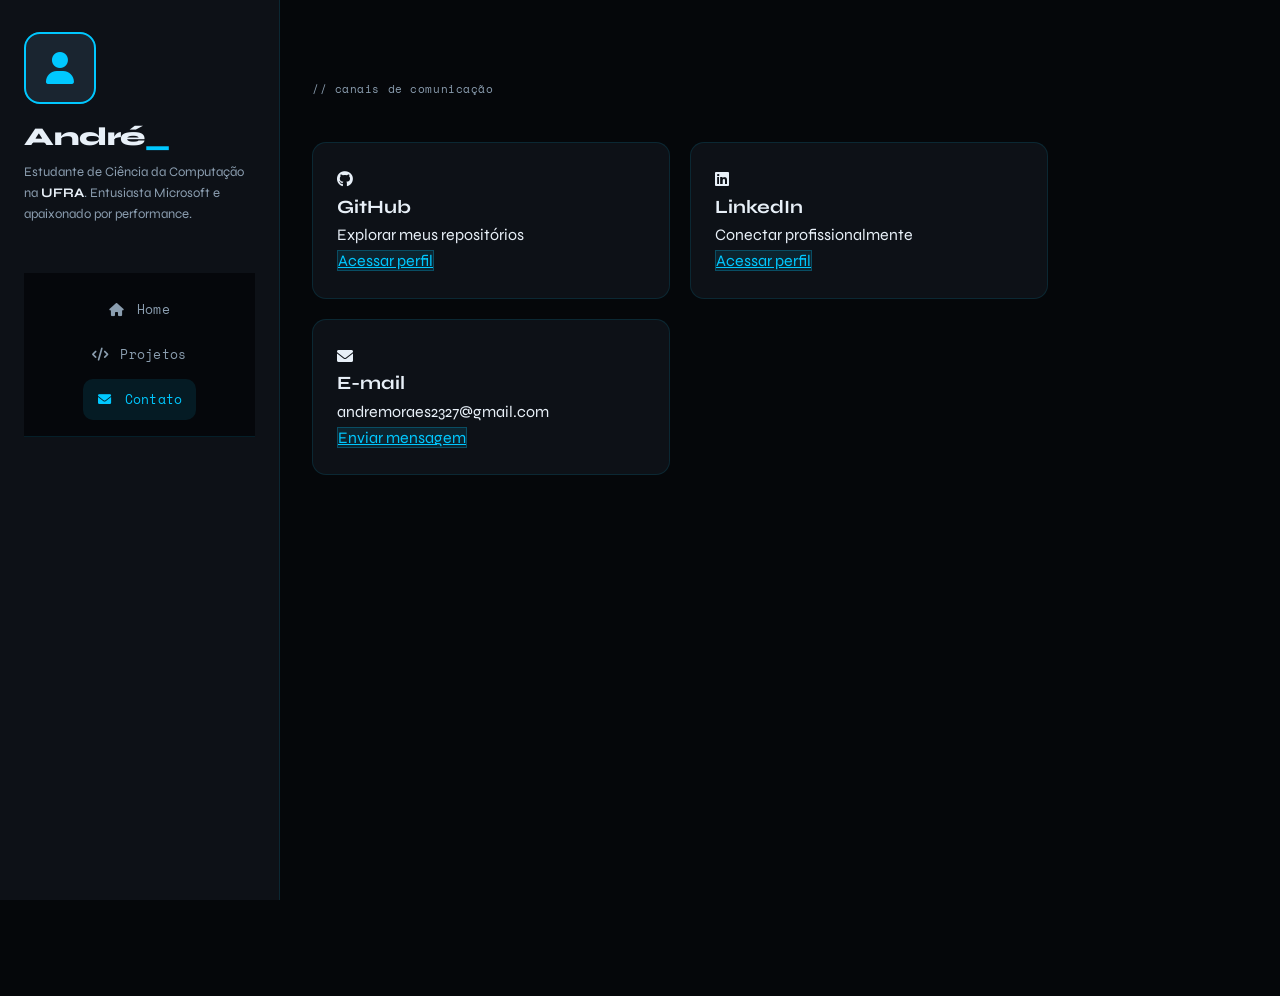
==== contact.html @ a40450a9 "All right now" ====
<!DOCTYPE html>
<html lang="pt-br">
<head>
    <meta charset="UTF-8">
    <meta name="viewport" content="width=device-width, initial-scale=1.0">
    <title>André | Contato</title>
    <link href="https://fonts.googleapis.com/css2?family=Space+Mono:wght@400;700&family=Syne:wght@400;600;800&display=swap" rel="stylesheet">
    <link rel="stylesheet" href="https://cdnjs.cloudflare.com/ajax/libs/font-awesome/6.0.0/css/all.min.css">
    <link rel="stylesheet" href="styles.css">
</head>
<body class="dashboard-layout">

    <aside class="sidebar">
        <div class="profile-section">
            <div class="avatar-container">
                <i class="fas fa-user placeholder-icon"></i>
            </div>
            <h1 class="profile-name">André<span>_</span></h1>
            <p class="profile-bio" data-i18n="hero.bio">Estudante de Ciência da Computação na <strong>UFRA</strong>.</p>
        </div>
        <nav class="side-nav">
            <a href="index.html" class="nav-item"><i class="fas fa-home"></i> <span data-i18n="nav.home">Home</span></a>
            <a href="projects.html" class="nav-item"><i class="fas fa-code"></i> <span data-i18n="nav.projects">Projetos</span></a>
            <a href="contact.html" class="nav-item active"><i class="fas fa-envelope"></i> <span data-i18n="nav.contact">Contato</span></a>
        </nav>
    </aside>

    <main class="main-content">
        <p class="section-title">// canais de comunicação</p>
        <div class="grid-container">
            <section class = "card contact-card">
                <i class="fab fa-github contact-icon"></i>
                <h3>GitHub</h3>
                <p>Explorar meus repositórios</p>
                <a href="#" class="btn-demo">Acessar perfil</a>
            </section>

            <section class="card contact-card">
                <i class="fab fa-linkedin contact-icon"></i>
                <h3>LinkedIn</h3>
                <p>Conectar profissionalmente</p>
                <a href="#" class="btn-demo">Acessar perfil</a>
            </section>
            
            <section class="card contact-card">
                <i class="fas fa-envelope contact-icon"></i>
                <h3>E-mail</h3>
                <p>andremoraes2327@gmail.com</p>
                <a href="mailto:andremoraes2327@gmail.com" class="btn-demo">Enviar mensagem</a>
            </section>
        </div>
    </main>

    <script src="script.js" defer></script>
</body>
</html>
---- styles.css ----
/* ===== RESET & ROOT ===== */
*, *::before, *::after { box-sizing: border-box; margin: 0; padding: 0; }

:root {
    --bg:      #05070a;
    --card:    #0d1117;
    --card2:   #111820;
    --blue:    #00c8ff;
    --green:   #00ff99;
    --text:    #e8f0f8;
    --muted:   #8b9eb0;
    --border:  rgba(0,200,255,0.12);
    --sidebar: 280px;
    --radius:  14px;
    --font-mono: 'Space Mono', monospace;
    --font-main: 'Syne', sans-serif;
}

html { scroll-behavior: smooth; }

body {
    background: var(--bg);
    color: var(--text);
    font-family: var(--font-main);
    min-height: 100vh;
    line-height: 1.6;
}

/* ===== DASHBOARD LAYOUT ===== */
.dashboard-layout {
    display: flex;
}

/* ===== SIDEBAR ===== */
.sidebar {
    width: var(--sidebar);
    height: 100vh;
    position: fixed;
    top: 0; left: 0;
    background: var(--card);
    border-right: 1px solid var(--border);
    display: flex;
    flex-direction: column;
    padding: 2rem 1.5rem;
    z-index: 100;
    overflow-y: auto;
}

.profile-section {
    display: flex;
    flex-direction: column;
    align-items: flex-start;
    gap: 0.5rem;
    margin-bottom: 0.5rem;
}

.avatar-container {
    width: 72px; height: 72px;
    border-radius: 16px;
    background: #1a2530;
    display: flex; align-items: center; justify-content: center;
    overflow: hidden;
    border: 2px solid var(--blue);
    margin-bottom: 0.75rem;
    flex-shrink: 0;
}

.avatar-container img { width: 100%; height: 100%; object-fit: cover; }
.avatar-container .placeholder-icon { font-size: 2rem; color: var(--blue); }

.profile-name {
    font-size: 1.6rem;
    font-weight: 800;
    letter-spacing: -0.5px;
    line-height: 1;
    margin-bottom: 0.25rem;
}
.profile-name span { color: var(--blue); animation: blink 1.2s step-end infinite; }

.profile-bio {
    font-size: 0.82rem;
    color: var(--muted);
    line-height: 1.6;
}
.profile-bio strong { color: var(--text); }

/* NAV */
.side-nav {
    margin-top: 2.5rem;
    display: flex;
    flex-direction: column;
    gap: 4px;
}

.nav-item {
    text-decoration: none;
    color: var(--muted);
    padding: 10px 14px;
    border-radius: 10px;
    display: flex;
    align-items: center;
    gap: 12px;
    transition: background 0.2s, color 0.2s;
    font-family: var(--font-mono);
    font-size: 0.82rem;
    letter-spacing: 0.02em;
}
.nav-item i { width: 16px; text-align: center; flex-shrink: 0; }
.nav-item:hover,
.nav-item.active {
    background: rgba(0,200,255,0.1);
    color: var(--blue);
}

/* SIDEBAR FOOTER */
.sidebar-footer {
    margin-top: auto;
    padding-top: 1.5rem;
}

.lang-btn-alt {
    background: rgba(0,200,255,0.06);
    border: 1px solid var(--border);
    color: var(--muted);
    padding: 8px 14px;
    border-radius: 8px;
    font-family: var(--font-mono);
    font-size: 0.8rem;
    cursor: pointer;
    display: flex; align-items: center; gap: 8px;
    transition: 0.2s;
}
.lang-btn-alt:hover { border-color: var(--blue); color: var(--blue); }

/* ===== MAIN CONTENT ===== */
.main-content {
    margin-left: var(--sidebar);
    flex: 1;
    padding: 2rem;
    min-height: 100vh;
}

.grid-container {
    display: grid;
    grid-template-columns: repeat(2, 1fr);
    gap: 1.25rem;
    max-width: 900px;
}

/* ===== CARDS ===== */
.card {
    background: var(--card);
    border: 1px solid var(--border);
    border-radius: var(--radius);
    padding: 1.5rem;
    transition: border-color 0.2s;
}
.card:hover { border-color: rgba(0,200,255,0.25); }

.card-skills,
.card-timeline { grid-column: span 2; }

.section-title {
    font-family: var(--font-mono);
    color: var(--muted);
    font-size: 0.7rem;
    margin-bottom: 1.25rem;
    letter-spacing: 0.05em;
}

/* ===== STATUS CARD ===== */
.card-status {
    display: flex;
    flex-direction: column;
    gap: 1rem;
}

.status-badge {
    display: inline-flex;
    align-items: center;
    gap: 8px;
    background: rgba(0,255,153,0.08);
    border: 1px solid rgba(0,255,153,0.2);
    color: var(--green);
    padding: 5px 12px;
    border-radius: 99px;
    font-family: var(--font-mono);
    font-size: 0.72rem;
    font-weight: 700;
    width: fit-content;
}

.dot-green {
    width: 7px; height: 7px;
    border-radius: 50%;
    background: var(--green);
    animation: pulse-green 2s infinite;
    flex-shrink: 0;
}

.status-info { display: flex; flex-direction: column; gap: 8px; }

.status-row {
    display: flex;
    align-items: center;
    gap: 10px;
    font-size: 0.85rem;
    color: var(--muted);
}
.status-row i { color: var(--blue); width: 14px; text-align: center; flex-shrink: 0; }
.status-row strong { color: var(--text); }

/* ===== SKILLS ===== */
.skill-cloud {
    display: flex;
    flex-wrap: wrap;
    gap: 8px;
}

.skill-badge {
    display: inline-flex;
    align-items: center;
    gap: 6px;
    padding: 5px 12px;
    border-radius: 6px;
    font-family: var(--font-mono);
    font-size: 0.72rem;
    font-weight: 700;
    color: #fff;
    text-transform: uppercase;
    letter-spacing: 0.04em;
    opacity: 0;
    transform: translateY(6px);
    transition: opacity 0.35s, transform 0.35s;
}
.skill-badge.visible { opacity: 1; transform: none; }

/* ===== TERMINAL ===== */
.card-terminal { font-family: var(--font-mono); }

.term-bar {
    display: flex;
    align-items: center;
    gap: 6px;
    padding-bottom: 0.75rem;
    border-bottom: 1px solid var(--border);
    margin-bottom: 0.75rem;
}

.tb {
    width: 11px; height: 11px;
    border-radius: 50%;
}
.tb-r { background: #ff5f57; }
.tb-y { background: #ffbd2e; }
.tb-g { background: #28c840; }

.term-title {
    font-size: 0.7rem;
    color: var(--muted);
    margin-left: 6px;
}

.term-body {
    font-size: 0.78rem;
    color: var(--green);
    min-height: 80px;
    line-height: 1.8;
}

.term-line { color: var(--text); }
.term-line.cmd { color: var(--blue); }

.cursor {
    display: inline-block;
    width: 8px; height: 1em;
    background: var(--green);
    vertical-align: middle;
    animation: blink 1.2s step-end infinite;
}

/* ===== TIMELINE ===== */
.timeline { display: flex; flex-direction: column; gap: 0; position: relative; }
.timeline::before {
    content: '';
    position: absolute;
    left: 5px; top: 8px; bottom: 8px;
    width: 1px;
    background: var(--border);
}

.tl-item {
    display: flex;
    gap: 1rem;
    padding: 0.6rem 0;
    position: relative;
}

.tl-dot {
    width: 11px; height: 11px;
    border-radius: 50%;
    background: var(--blue);
    border: 2px solid var(--card);
    flex-shrink: 0;
    margin-top: 4px;
    z-index: 1;
}

.tl-dot.green { background: var(--green); }

.tl-content { flex: 1; }

.tl-year {
    font-family: var(--font-mono);
    font-size: 0.68rem;
    color: var(--blue);
    margin-bottom: 1px;
}

.tl-title {
    font-size: 0.9rem;
    font-weight: 600;
    color: var(--text);
    margin-bottom: 2px;
}

.tl-desc {
    font-size: 0.8rem;
    color: var(--muted);
}

/* ===== PROJECTS PAGE — TOP NAV ===== */
nav {
    position: sticky;
    top: 0;
    z-index: 50;
    display: flex;
    align-items: center;
    gap: 2rem;
    padding: 1rem 2.5rem;
    background: rgba(5,7,10,0.85);
    backdrop-filter: blur(12px);
    border-bottom: 1px solid var(--border);
}

nav .logo {
    font-size: 1.1rem;
    font-weight: 800;
    color: var(--text);
    text-decoration: none;
    letter-spacing: 0.05em;
    margin-right: auto;
}
nav .logo span { color: var(--blue); }

nav ul {
    list-style: none;
    display: flex;
    gap: 0.25rem;
}

nav ul li a {
    text-decoration: none;
    color: var(--muted);
    font-family: var(--font-mono);
    font-size: 0.8rem;
    padding: 6px 12px;
    border-radius: 8px;
    transition: 0.2s;
}
nav ul li a:hover,
nav ul li a.active { color: var(--blue); background: rgba(0,200,255,0.08); }

.lang-btn {
    background: rgba(0,200,255,0.06);
    border: 1px solid var(--border);
    color: var(--muted);
    padding: 6px 12px;
    border-radius: 8px;
    font-family: var(--font-mono);
    font-size: 0.8rem;
    cursor: pointer;
    display: flex; align-items: center; gap: 6px;
    transition: 0.2s;
}
.lang-btn:hover { border-color: var(--blue); color: var(--blue); }

/* ===== PROJECT CARDS (projects.html) ===== */
main {
    max-width: 800px;
    margin: 3rem auto;
    padding: 0 2rem;
    display: flex;
    flex-direction: column;
    gap: 1.5rem;
}

.card-project-full {
    background: var(--card);
    border: 1px solid var(--border);
    border-radius: var(--radius);
    padding: 2rem;
    transition: border-color 0.2s;
}
.card-project-full:hover { border-color: rgba(0,200,255,0.3); }

.project-header {
    display: flex;
    align-items: center;
    gap: 0.75rem;
    margin-bottom: 0.75rem;
}

.project-icon { font-size: 1.4rem; line-height: 1; }

.project-meta {
    font-family: var(--font-mono);
    font-size: 0.68rem;
    color: var(--muted);
    letter-spacing: 0.06em;
}

.project-title-lg {
    font-size: 1.4rem;
    font-weight: 800;
    margin-bottom: 0.75rem;
    line-height: 1.2;
}

.project-tags {
    display: flex;
    flex-wrap: wrap;
    gap: 6px;
    margin-bottom: 1.25rem;
}

.project-tag {
    font-family: var(--font-mono);
    font-size: 0.68rem;
    color: var(--blue);
    background: rgba(0,200,255,0.08);
    border: 1px solid rgba(0,200,255,0.2);
    padding: 3px 10px;
    border-radius: 99px;
    text-transform: uppercase;
    letter-spacing: 0.04em;
}

.project-details {
    font-size: 0.88rem;
    color: var(--muted);
    line-height: 1.7;
    margin-bottom: 1.5rem;
}
.project-details strong { color: var(--text); }
.project-details ul { padding-left: 1.25rem; margin-top: 0.5rem; }
.project-details li { margin-bottom: 4px; }

.project-links { display: flex; gap: 10px; flex-wrap: wrap; }

.btn-link {
    display: inline-flex;
    align-items: center;
    gap: 7px;
    padding: 8px 18px;
    border-radius: 8px;
    font-family: var(--font-mono);
    font-size: 0.78rem;
    text-decoration: none;
    font-weight: 700;
    transition: 0.2s;
    letter-spacing: 0.02em;
}
.btn-gh {
    background: rgba(255,255,255,0.06);
    border: 1px solid rgba(255,255,255,0.12);
    color: var(--text);
}
.btn-gh:hover { background: rgba(255,255,255,0.1); border-color: rgba(255,255,255,0.25); }

.btn-demo {
    background: rgba(0,200,255,0.1);
    border: 1px solid rgba(0,200,255,0.25);
    color: var(--blue);
}
.btn-demo:hover { background: rgba(0,200,255,0.18); }

/* ===== FOOTER ===== */
footer {
    text-align: center;
    padding: 2.5rem;
    font-family: var(--font-mono);
    font-size: 0.75rem;
    color: var(--muted);
    border-top: 1px solid var(--border);
    margin-top: 2rem;
}
footer span { color: var(--blue); }

/* ===== ANIMATIONS ===== */
@keyframes blink {
    0%, 100% { opacity: 1; }
    50%       { opacity: 0; }
}

@keyframes pulse-green {
    0%, 100% { box-shadow: 0 0 0 0 rgba(0,255,153,0.4); }
    50%       { box-shadow: 0 0 0 5px rgba(0,255,153,0); }
}

/* ===== RESPONSIVE ===== */
@media (max-width: 768px) {
    .sidebar { display: none; }
    .main-content { margin-left: 0; padding: 1.25rem; }
    .grid-container { grid-template-columns: 1fr; }
    .card-skills,
    .card-timeline { grid-column: span 1; }

    nav { padding: 0.75rem 1.25rem; gap: 1rem; }
    nav ul { display: none; }
    main { margin: 1.5rem auto; padding: 0 1.25rem; }
    .contact-card {
    text-align: center;
    display: flex;
    flex-direction: column;
    align-items: center;
    gap: 1rem;
    padding: 3rem 2rem;
}

.contact-icon {
    font-size: 2.5rem;
    color: var(--blue);
    margin-bottom: 0.5rem;
}

.contact-card h3 {
    font-family: var(--font-main);
    font-weight: 800;
}

.contact-card p {
    color: var(--muted);
    font-size: 0.9rem;
    margin-bottom: 1rem;
}

}
/* Destaque da Linguagem Principal */
.main-tech {
    display: flex;
    align-items: center;
    gap: 8px;
    background: rgba(0, 200, 255, 0.1);
    color: var(--blue);
    padding: 6px 12px;
    border-radius: 6px;
    border: 1px solid var(--border-hover);
    font-family: 'Space Mono', monospace;
    font-weight: 700;
    font-size: 0.8rem;
}

.main-tech i {
    font-size: 1rem;
}

/* Tags de Projeto (Secundárias) */
.project-tags {
    display: flex;
    gap: 0.5rem;
    flex-wrap: wrap;
    margin-bottom: 1.5rem;
    opacity: 0.8; /* Menor destaque que a main-tech */
}

.project-tag {
    font-family: 'Space Mono', monospace;
    font-size: 0.65rem;
    padding: 3px 8px;
    border-radius: 4px;
    background: transparent;
    border: 1px solid var(--border);
    color: var(--muted);
}
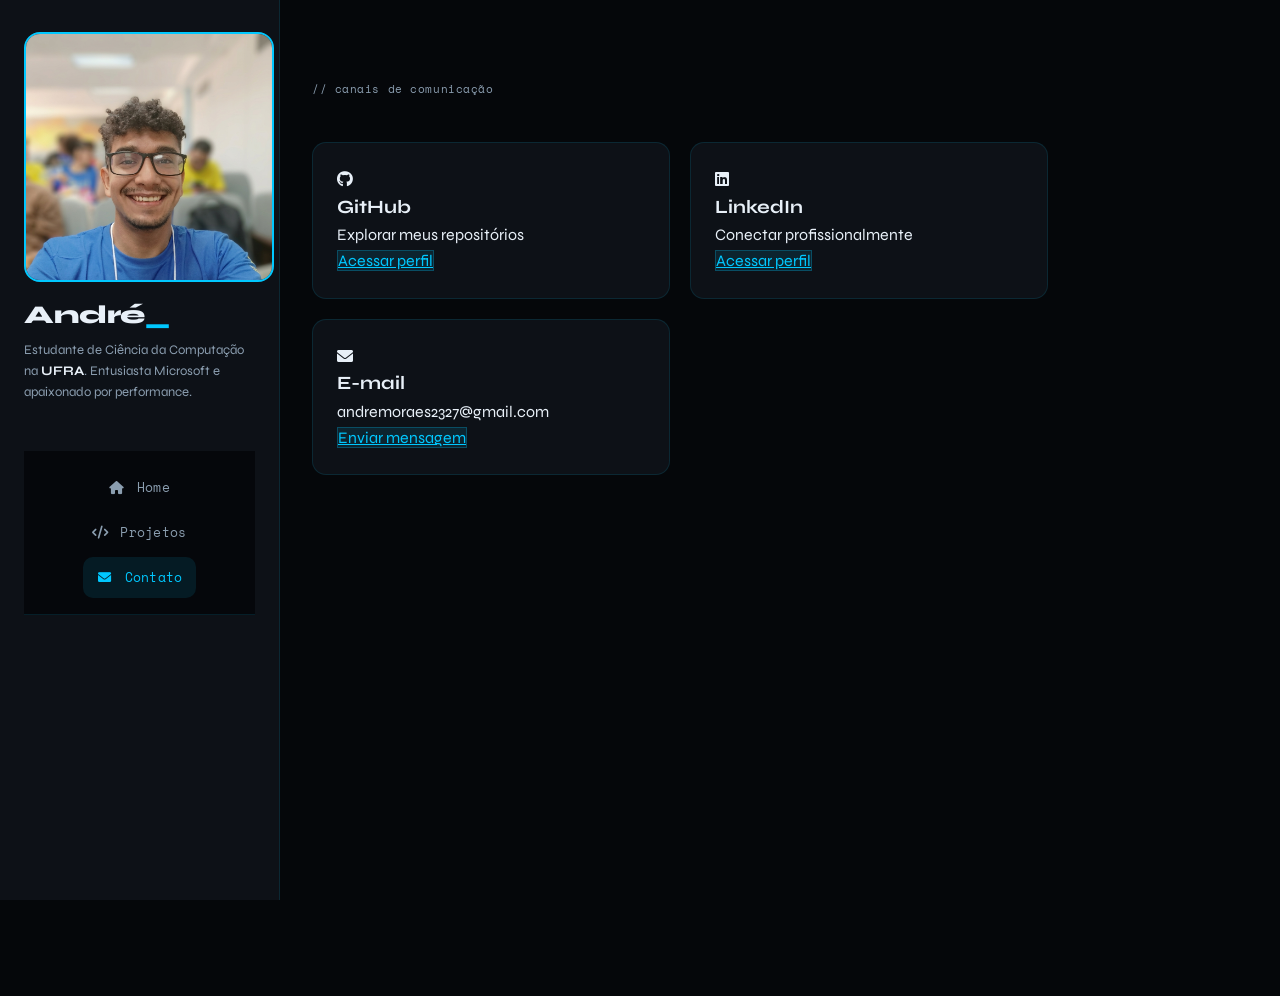
==== commit 4eb348dc: "Avatar problem" ====
--- a/contact.html
+++ b/contact.html
@@ -13,7 +13,7 @@
     <aside class="sidebar">
         <div class="profile-section">
             <div class="avatar-container">
-                <i class="fas fa-user placeholder-icon"></i>
+                <img src="/img/eu.png" alt="André" class="profile-img" onerror="this.style.display='none'">
             </div>
             <h1 class="profile-name">André<span>_</span></h1>
             <p class="profile-bio" data-i18n="hero.bio">Estudante de Ciência da Computação na <strong>UFRA</strong>.</p>
--- a/styles.css
+++ b/styles.css
@@ -55,7 +55,7 @@
 }
 
 .avatar-container {
-    width: 72px; height: 72px;
+    width: 250px; height: 250px;
     border-radius: 16px;
     background: #1a2530;
     display: flex; align-items: center; justify-content: center;
@@ -65,8 +65,15 @@
     flex-shrink: 0;
 }
 
-.avatar-container img { width: 100%; height: 100%; object-fit: cover; }
-.avatar-container .placeholder-icon { font-size: 2rem; color: var(--blue); }
+/*.avatar-container img { width: 100%; height: 100%; object-fit: cover; object-position: center 10%; }
+.avatar-container .placeholder-icon { font-size: 2rem; color: var(--blue); } */
+
+.profile-img {
+    width: 100%;
+    height: 100%;
+    object-fit: cover;
+    object-position: center 10%;
+}
 
 .profile-name {
     font-size: 1.6rem;
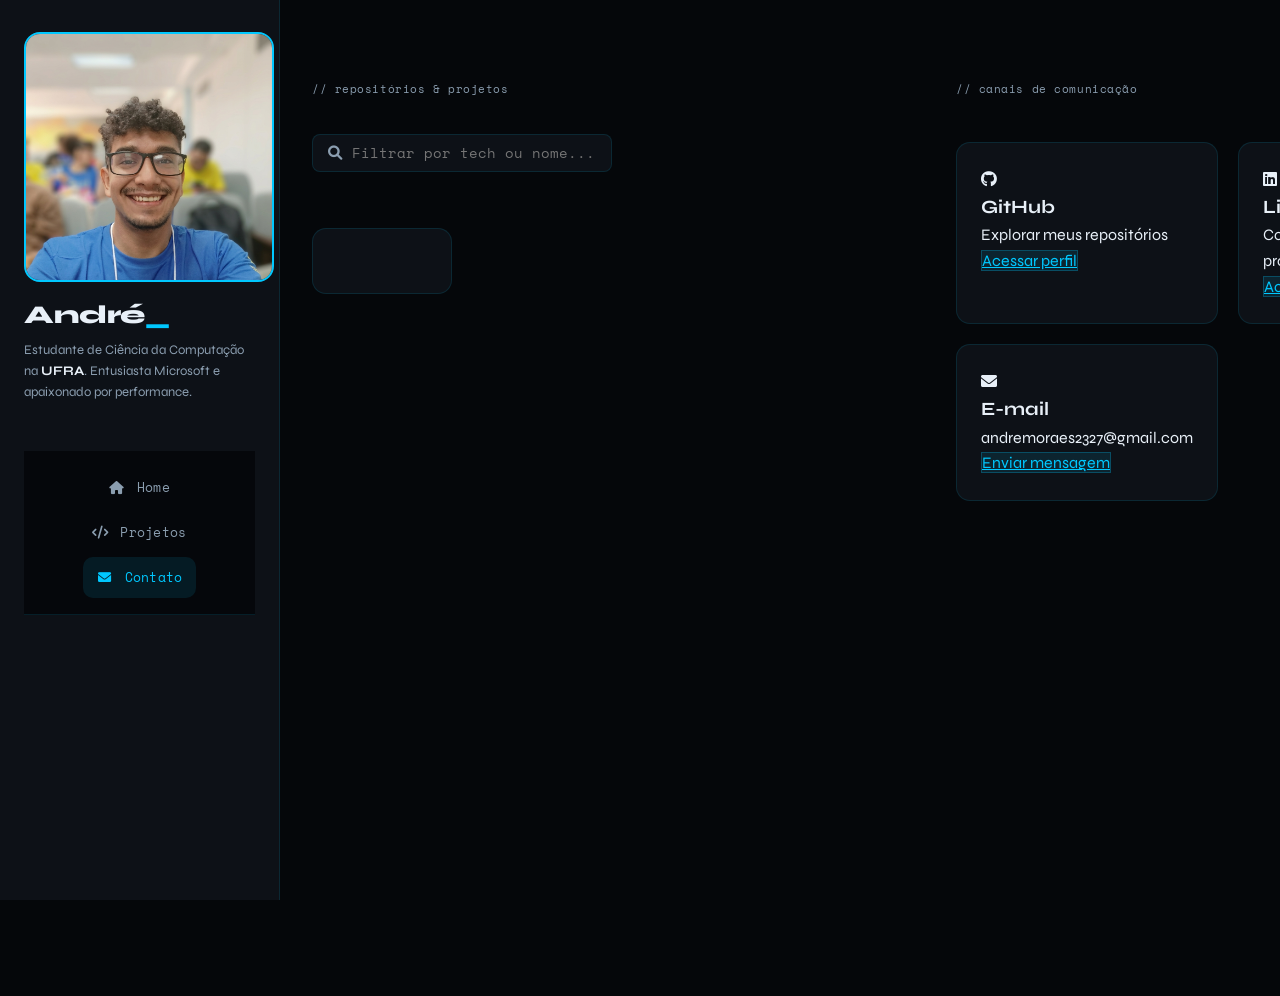
==== commit 8a045c78: "Filter function" ====
--- a/contact.html
+++ b/contact.html
@@ -8,6 +8,20 @@
     <link rel="stylesheet" href="https://cdnjs.cloudflare.com/ajax/libs/font-awesome/6.0.0/css/all.min.css">
     <link rel="stylesheet" href="styles.css">
 </head>
+<main class="main-content">
+    <div class="header-flex">
+        <p class="section-title">// repositórios & projetos</p>
+        <div class="search-container">
+            <i class="fas fa-search"></i>
+            <input type="text" id="project-search" placeholder="Filtrar por tech ou nome..." autocomplete="off">
+        </div>
+    </div>
+
+    <div class="grid-container" id="projects-grid">
+        <section class="card-project-full">
+            </section>
+    </div>
+</main>
 <body class="dashboard-layout">
 
     <aside class="sidebar">
--- a/styles.css
+++ b/styles.css
@@ -25,6 +25,52 @@
     min-height: 100vh;
     line-height: 1.6;
 }
+.header-flex {
+    display: flex;
+    justify-content: space-between;
+    align-items: center;
+    margin-bottom: 2rem;
+    flex-wrap: wrap;
+    gap: 1rem;
+}
+
+.search-container {
+    position: relative;
+    display: flex;
+    align-items: center;
+    background: var(--card);
+    border: 1px solid var(--border);
+    padding: 8px 15px;
+    border-radius: 8px;
+    width: 300px;
+    transition: 0.2s;
+}
+
+.search-container:focus-within {
+    border-color: var(--blue);
+    box-shadow: 0 0 10px rgba(0, 200, 255, 0.1);
+}
+
+.search-container i {
+    color: var(--muted);
+    font-size: 0.9rem;
+    margin-right: 10px;
+}
+
+.search-container input {
+    background: none;
+    border: none;
+    color: var(--text);
+    font-family: var(--font-mono);
+    font-size: 0.85rem;
+    outline: none;
+    width: 100%;
+}
+
+/* Esconder cards que não batem com a busca */
+.card-project-full.hidden {
+    display: none;
+}
 
 /* ===== DASHBOARD LAYOUT ===== */
 .dashboard-layout {
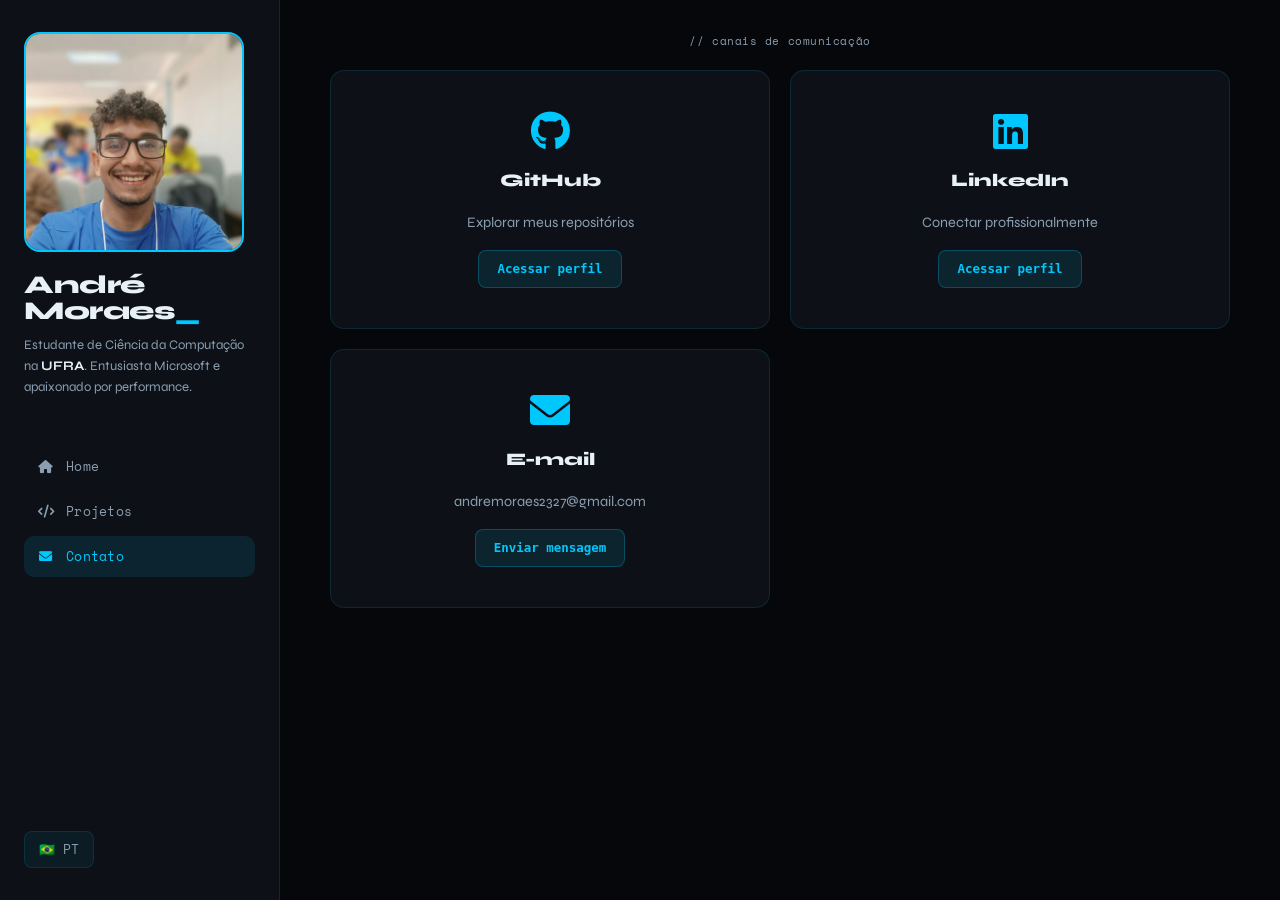
==== commit e1ba9336: "Modification about all" ====
--- a/contact.html
+++ b/contact.html
@@ -8,20 +8,6 @@
     <link rel="stylesheet" href="https://cdnjs.cloudflare.com/ajax/libs/font-awesome/6.0.0/css/all.min.css">
     <link rel="stylesheet" href="styles.css">
 </head>
-<main class="main-content">
-    <div class="header-flex">
-        <p class="section-title">// repositórios & projetos</p>
-        <div class="search-container">
-            <i class="fas fa-search"></i>
-            <input type="text" id="project-search" placeholder="Filtrar por tech ou nome..." autocomplete="off">
-        </div>
-    </div>
-
-    <div class="grid-container" id="projects-grid">
-        <section class="card-project-full">
-            </section>
-    </div>
-</main>
 <body class="dashboard-layout">
 
     <aside class="sidebar">
@@ -29,7 +15,7 @@
             <div class="avatar-container">
                 <img src="/img/eu.png" alt="André" class="profile-img" onerror="this.style.display='none'">
             </div>
-            <h1 class="profile-name">André<span>_</span></h1>
+            <h1 class="profile-name">André Moraes<span>_</span></h1>
             <p class="profile-bio" data-i18n="hero.bio">Estudante de Ciência da Computação na <strong>UFRA</strong>.</p>
         </div>
         <nav class="side-nav">
@@ -37,12 +23,19 @@
             <a href="projects.html" class="nav-item"><i class="fas fa-code"></i> <span data-i18n="nav.projects">Projetos</span></a>
             <a href="contact.html" class="nav-item active"><i class="fas fa-envelope"></i> <span data-i18n="nav.contact">Contato</span></a>
         </nav>
+        <div class="sidebar-footer">
+            <button class="lang-btn-alt" onclick="toggleLang()">
+                <span id="lang-flag">🇧🇷</span>
+                <span id="lang-label">PT</span>
+            </button>
+        </div>
     </aside>
 
     <main class="main-content">
         <p class="section-title">// canais de comunicação</p>
         <div class="grid-container">
-            <section class = "card contact-card">
+
+            <section class="card contact-card">
                 <i class="fab fa-github contact-icon"></i>
                 <h3>GitHub</h3>
                 <p>Explorar meus repositórios</p>
@@ -55,13 +48,14 @@
                 <p>Conectar profissionalmente</p>
                 <a href="#" class="btn-demo">Acessar perfil</a>
             </section>
-            
+
             <section class="card contact-card">
                 <i class="fas fa-envelope contact-icon"></i>
                 <h3>E-mail</h3>
                 <p>andremoraes2327@gmail.com</p>
                 <a href="mailto:andremoraes2327@gmail.com" class="btn-demo">Enviar mensagem</a>
             </section>
+
         </div>
     </main>
 
--- a/styles.css
+++ b/styles.css
@@ -2,16 +2,16 @@
 *, *::before, *::after { box-sizing: border-box; margin: 0; padding: 0; }
 
 :root {
-    --bg:      #05070a;
-    --card:    #0d1117;
-    --card2:   #111820;
-    --blue:    #00c8ff;
-    --green:   #00ff99;
-    --text:    #e8f0f8;
-    --muted:   #8b9eb0;
-    --border:  rgba(0,200,255,0.12);
-    --sidebar: 280px;
-    --radius:  14px;
+    --bg:        #05070a;
+    --card:      #0d1117;
+    --card2:     #111820;
+    --blue:      #00c8ff;
+    --green:     #00ff99;
+    --text:      #e8f0f8;
+    --muted:     #8b9eb0;
+    --border:    rgba(0,200,255,0.12);
+    --sidebar:   280px;
+    --radius:    14px;
     --font-mono: 'Space Mono', monospace;
     --font-main: 'Syne', sans-serif;
 }
@@ -25,57 +25,9 @@
     min-height: 100vh;
     line-height: 1.6;
 }
-.header-flex {
-    display: flex;
-    justify-content: space-between;
-    align-items: center;
-    margin-bottom: 2rem;
-    flex-wrap: wrap;
-    gap: 1rem;
-}
-
-.search-container {
-    position: relative;
-    display: flex;
-    align-items: center;
-    background: var(--card);
-    border: 1px solid var(--border);
-    padding: 8px 15px;
-    border-radius: 8px;
-    width: 300px;
-    transition: 0.2s;
-}
-
-.search-container:focus-within {
-    border-color: var(--blue);
-    box-shadow: 0 0 10px rgba(0, 200, 255, 0.1);
-}
-
-.search-container i {
-    color: var(--muted);
-    font-size: 0.9rem;
-    margin-right: 10px;
-}
-
-.search-container input {
-    background: none;
-    border: none;
-    color: var(--text);
-    font-family: var(--font-mono);
-    font-size: 0.85rem;
-    outline: none;
-    width: 100%;
-}
-
-/* Esconder cards que não batem com a busca */
-.card-project-full.hidden {
-    display: none;
-}
 
 /* ===== DASHBOARD LAYOUT ===== */
-.dashboard-layout {
-    display: flex;
-}
+.dashboard-layout { display: flex; }
 
 /* ===== SIDEBAR ===== */
 .sidebar {
@@ -101,18 +53,18 @@
 }
 
 .avatar-container {
-    width: 250px; height: 250px;
+    width: 220px;
+    height: 220px;
     border-radius: 16px;
     background: #1a2530;
-    display: flex; align-items: center; justify-content: center;
+    display: flex;
+    align-items: center;
+    justify-content: center;
     overflow: hidden;
     border: 2px solid var(--blue);
     margin-bottom: 0.75rem;
     flex-shrink: 0;
 }
-
-/*.avatar-container img { width: 100%; height: 100%; object-fit: cover; object-position: center 10%; }
-.avatar-container .placeholder-icon { font-size: 2rem; color: var(--blue); } */
 
 .profile-img {
     width: 100%;
@@ -120,6 +72,8 @@
     object-fit: cover;
     object-position: center 10%;
 }
+
+.placeholder-icon { font-size: 2rem; color: var(--blue); }
 
 .profile-name {
     font-size: 1.6rem;
@@ -130,14 +84,10 @@
 }
 .profile-name span { color: var(--blue); animation: blink 1.2s step-end infinite; }
 
-.profile-bio {
-    font-size: 0.82rem;
-    color: var(--muted);
-    line-height: 1.6;
-}
+.profile-bio { font-size: 0.82rem; color: var(--muted); line-height: 1.6; }
 .profile-bio strong { color: var(--text); }
 
-/* NAV */
+/* ===== SIDE NAV ===== */
 .side-nav {
     margin-top: 2.5rem;
     display: flex;
@@ -160,16 +110,10 @@
 }
 .nav-item i { width: 16px; text-align: center; flex-shrink: 0; }
 .nav-item:hover,
-.nav-item.active {
-    background: rgba(0,200,255,0.1);
-    color: var(--blue);
-}
-
-/* SIDEBAR FOOTER */
-.sidebar-footer {
-    margin-top: auto;
-    padding-top: 1.5rem;
-}
+.nav-item.active { background: rgba(0,200,255,0.1); color: var(--blue); }
+
+/* ===== SIDEBAR FOOTER ===== */
+.sidebar-footer { margin-top: auto; padding-top: 1.5rem; }
 
 .lang-btn-alt {
     background: rgba(0,200,255,0.06);
@@ -180,7 +124,9 @@
     font-family: var(--font-mono);
     font-size: 0.8rem;
     cursor: pointer;
-    display: flex; align-items: center; gap: 8px;
+    display: flex;
+    align-items: center;
+    gap: 8px;
     transition: 0.2s;
 }
 .lang-btn-alt:hover { border-color: var(--blue); color: var(--blue); }
@@ -190,14 +136,18 @@
     margin-left: var(--sidebar);
     flex: 1;
     padding: 2rem;
-    min-height: 100vh;
-}
-
+    display: flex;
+    flex-direction: column;
+    align-items: center;
+}
+
+/* ===== GRID ===== */
 .grid-container {
     display: grid;
     grid-template-columns: repeat(2, 1fr);
     gap: 1.25rem;
     max-width: 900px;
+    width: 100%;
 }
 
 /* ===== CARDS ===== */
@@ -222,11 +172,7 @@
 }
 
 /* ===== STATUS CARD ===== */
-.card-status {
-    display: flex;
-    flex-direction: column;
-    gap: 1rem;
-}
+.card-status { display: flex; flex-direction: column; gap: 1rem; }
 
 .status-badge {
     display: inline-flex;
@@ -264,11 +210,7 @@
 .status-row strong { color: var(--text); }
 
 /* ===== SKILLS ===== */
-.skill-cloud {
-    display: flex;
-    flex-wrap: wrap;
-    gap: 8px;
-}
+.skill-cloud { display: flex; flex-wrap: wrap; gap: 8px; }
 
 .skill-badge {
     display: inline-flex;
@@ -300,27 +242,14 @@
     margin-bottom: 0.75rem;
 }
 
-.tb {
-    width: 11px; height: 11px;
-    border-radius: 50%;
-}
+.tb { width: 11px; height: 11px; border-radius: 50%; }
 .tb-r { background: #ff5f57; }
 .tb-y { background: #ffbd2e; }
 .tb-g { background: #28c840; }
 
-.term-title {
-    font-size: 0.7rem;
-    color: var(--muted);
-    margin-left: 6px;
-}
-
-.term-body {
-    font-size: 0.78rem;
-    color: var(--green);
-    min-height: 80px;
-    line-height: 1.8;
-}
-
+.term-title { font-size: 0.7rem; color: var(--muted); margin-left: 6px; }
+
+.term-body { font-size: 0.78rem; color: var(--green); min-height: 80px; line-height: 1.8; }
 .term-line { color: var(--text); }
 .term-line.cmd { color: var(--blue); }
 
@@ -342,12 +271,7 @@
     background: var(--border);
 }
 
-.tl-item {
-    display: flex;
-    gap: 1rem;
-    padding: 0.6rem 0;
-    position: relative;
-}
+.tl-item { display: flex; gap: 1rem; padding: 0.6rem 0; position: relative; }
 
 .tl-dot {
     width: 11px; height: 11px;
@@ -358,104 +282,85 @@
     margin-top: 4px;
     z-index: 1;
 }
-
 .tl-dot.green { background: var(--green); }
 
 .tl-content { flex: 1; }
-
-.tl-year {
-    font-family: var(--font-mono);
-    font-size: 0.68rem;
-    color: var(--blue);
-    margin-bottom: 1px;
-}
-
-.tl-title {
-    font-size: 0.9rem;
-    font-weight: 600;
+.tl-year { font-family: var(--font-mono); font-size: 0.68rem; color: var(--blue); margin-bottom: 1px; }
+.tl-title { font-size: 0.9rem; font-weight: 600; color: var(--text); margin-bottom: 2px; }
+.tl-desc { font-size: 0.8rem; color: var(--muted); }
+
+/* ===== HEADER PROJECTS PAGE ===== */
+.header-flex {
+    display: flex;
+    flex-direction: column;
+    align-items: center;
+    justify-content: center;
+    margin-bottom: 2.5rem;
+    gap: 1rem;
+    width: 100%;
+    max-width: 900px;
+}
+
+.page-title {
+    font-size: 2.8rem;
+    font-weight: 800;
+    letter-spacing: -1px;
+    background: linear-gradient(90deg, #00c8ff, #00ff99);
+    -webkit-background-clip: text;
+    -webkit-text-fill-color: transparent;
+}
+
+.header-group { display: flex; align-items: center; gap: 12px; }
+
+.search-container {
+    position: relative;
+    display: flex;
+    align-items: center;
+    gap: 8px;
+    background: var(--card);
+    border: 1px solid var(--border);
+    padding: 8px 15px;
+    border-radius: 8px;
+    width: 300px;
+    transition: 0.2s;
+}
+.search-container:focus-within { border-color: var(--blue); box-shadow: 0 0 10px rgba(0,200,255,0.15); }
+.search-container i { color: var(--muted); font-size: 0.8rem; }
+.search-container input {
+    background: none;
+    border: none;
+    outline: none;
     color: var(--text);
-    margin-bottom: 2px;
-}
-
-.tl-desc {
+    font-family: var(--font-mono);
     font-size: 0.8rem;
-    color: var(--muted);
-}
-
-/* ===== PROJECTS PAGE — TOP NAV ===== */
-nav {
-    position: sticky;
-    top: 0;
-    z-index: 50;
-    display: flex;
-    align-items: center;
-    gap: 2rem;
-    padding: 1rem 2.5rem;
-    background: rgba(5,7,10,0.85);
-    backdrop-filter: blur(12px);
-    border-bottom: 1px solid var(--border);
-}
-
-nav .logo {
-    font-size: 1.1rem;
-    font-weight: 800;
+    width: 100%;
+}
+.search-container input::placeholder { color: var(--muted); }
+
+.filter-open-btn {
+    background: var(--card);
+    border: 1px solid var(--border);
     color: var(--text);
-    text-decoration: none;
-    letter-spacing: 0.05em;
-    margin-right: auto;
-}
-nav .logo span { color: var(--blue); }
-
-nav ul {
-    list-style: none;
-    display: flex;
-    gap: 0.25rem;
-}
-
-nav ul li a {
-    text-decoration: none;
-    color: var(--muted);
+    padding: 8px 14px;
+    border-radius: 8px;
+    cursor: pointer;
     font-family: var(--font-mono);
     font-size: 0.8rem;
-    padding: 6px 12px;
-    border-radius: 8px;
     transition: 0.2s;
 }
-nav ul li a:hover,
-nav ul li a.active { color: var(--blue); background: rgba(0,200,255,0.08); }
-
-.lang-btn {
-    background: rgba(0,200,255,0.06);
-    border: 1px solid var(--border);
-    color: var(--muted);
-    padding: 6px 12px;
-    border-radius: 8px;
-    font-family: var(--font-mono);
-    font-size: 0.8rem;
-    cursor: pointer;
-    display: flex; align-items: center; gap: 6px;
-    transition: 0.2s;
-}
-.lang-btn:hover { border-color: var(--blue); color: var(--blue); }
-
-/* ===== PROJECT CARDS (projects.html) ===== */
-main {
-    max-width: 800px;
-    margin: 3rem auto;
-    padding: 0 2rem;
-    display: flex;
-    flex-direction: column;
-    gap: 1.5rem;
-}
-
+.filter-open-btn:hover { border-color: var(--blue); color: var(--blue); }
+
+/* ===== PROJECT CARDS ===== */
 .card-project-full {
     background: var(--card);
     border: 1px solid var(--border);
     border-radius: var(--radius);
     padding: 2rem;
     transition: border-color 0.2s;
+    width: 100%;
 }
 .card-project-full:hover { border-color: rgba(0,200,255,0.3); }
+.card-project-full.hidden { display: none; }
 
 .project-header {
     display: flex;
@@ -464,7 +369,20 @@
     margin-bottom: 0.75rem;
 }
 
-.project-icon { font-size: 1.4rem; line-height: 1; }
+.main-tech {
+    display: flex;
+    align-items: center;
+    gap: 8px;
+    background: rgba(0,200,255,0.1);
+    color: var(--blue);
+    padding: 6px 12px;
+    border-radius: 6px;
+    border: 1px solid var(--border);
+    font-family: var(--font-mono);
+    font-weight: 700;
+    font-size: 0.8rem;
+}
+.main-tech i { font-size: 1rem; }
 
 .project-meta {
     font-family: var(--font-mono);
@@ -489,14 +407,12 @@
 
 .project-tag {
     font-family: var(--font-mono);
-    font-size: 0.68rem;
-    color: var(--blue);
-    background: rgba(0,200,255,0.08);
-    border: 1px solid rgba(0,200,255,0.2);
-    padding: 3px 10px;
-    border-radius: 99px;
-    text-transform: uppercase;
-    letter-spacing: 0.04em;
+    font-size: 0.65rem;
+    padding: 3px 8px;
+    border-radius: 4px;
+    background: transparent;
+    border: 1px solid var(--border);
+    color: var(--muted);
 }
 
 .project-details {
@@ -511,6 +427,7 @@
 
 .project-links { display: flex; gap: 10px; flex-wrap: wrap; }
 
+/* ===== BUTTONS ===== */
 .btn-link {
     display: inline-flex;
     align-items: center;
@@ -532,11 +449,100 @@
 .btn-gh:hover { background: rgba(255,255,255,0.1); border-color: rgba(255,255,255,0.25); }
 
 .btn-demo {
+    display: inline-flex;
+    align-items: center;
+    gap: 7px;
+    padding: 8px 18px;
+    border-radius: 8px;
+    font-family: var(--font-mono);
+    font-size: 0.78rem;
+    text-decoration: none;
+    font-weight: 700;
+    transition: 0.2s;
     background: rgba(0,200,255,0.1);
     border: 1px solid rgba(0,200,255,0.25);
     color: var(--blue);
+    cursor: pointer;
 }
 .btn-demo:hover { background: rgba(0,200,255,0.18); }
+
+/* ===== CONTACT CARDS ===== */
+.contact-card {
+    text-align: center;
+    display: flex;
+    flex-direction: column;
+    align-items: center;
+    gap: 1rem;
+    padding: 2.5rem 2rem;
+}
+
+.contact-icon {
+    font-size: 2.5rem;
+    color: var(--blue);
+}
+
+.contact-card h3 {
+    font-family: var(--font-main);
+    font-weight: 800;
+    font-size: 1.1rem;
+}
+
+.contact-card p {
+    color: var(--muted);
+    font-size: 0.9rem;
+}
+
+/* ===== FILTER MODAL ===== */
+.filter-modal {
+    position: fixed;
+    inset: 0;
+    background: rgba(0,0,0,0.65);
+    display: none;
+    align-items: center;
+    justify-content: center;
+    z-index: 999;
+}
+.filter-modal.active { display: flex; }
+
+.filter-box {
+    background: var(--card);
+    border: 1px solid var(--border);
+    padding: 1.5rem;
+    border-radius: 12px;
+    min-width: 320px;
+    animation: fadeIn 0.2s ease;
+}
+
+.filter-header {
+    display: flex;
+    justify-content: space-between;
+    align-items: center;
+    margin-bottom: 1rem;
+}
+
+#close-filter {
+    background: none;
+    border: none;
+    color: var(--text);
+    font-size: 1.5rem;
+    cursor: pointer;
+}
+
+.filter-container { display: flex; gap: 8px; flex-wrap: wrap; }
+
+.filter-btn {
+    background: transparent;
+    border: 1px solid var(--border);
+    color: var(--muted);
+    padding: 6px 12px;
+    border-radius: 6px;
+    font-family: var(--font-mono);
+    font-size: 0.75rem;
+    cursor: pointer;
+    transition: 0.2s;
+}
+.filter-btn:hover { border-color: var(--blue); color: var(--blue); }
+.filter-btn.active { background: rgba(0,200,255,0.1); border-color: var(--blue); color: var(--blue); }
 
 /* ===== FOOTER ===== */
 footer {
@@ -559,6 +565,11 @@
 @keyframes pulse-green {
     0%, 100% { box-shadow: 0 0 0 0 rgba(0,255,153,0.4); }
     50%       { box-shadow: 0 0 0 5px rgba(0,255,153,0); }
+}
+
+@keyframes fadeIn {
+    from { opacity: 0; transform: scale(0.95); }
+    to   { opacity: 1; transform: scale(1); }
 }
 
 /* ===== RESPONSIVE ===== */
@@ -568,71 +579,6 @@
     .grid-container { grid-template-columns: 1fr; }
     .card-skills,
     .card-timeline { grid-column: span 1; }
-
-    nav { padding: 0.75rem 1.25rem; gap: 1rem; }
-    nav ul { display: none; }
-    main { margin: 1.5rem auto; padding: 0 1.25rem; }
-    .contact-card {
-    text-align: center;
-    display: flex;
-    flex-direction: column;
-    align-items: center;
-    gap: 1rem;
-    padding: 3rem 2rem;
-}
-
-.contact-icon {
-    font-size: 2.5rem;
-    color: var(--blue);
-    margin-bottom: 0.5rem;
-}
-
-.contact-card h3 {
-    font-family: var(--font-main);
-    font-weight: 800;
-}
-
-.contact-card p {
-    color: var(--muted);
-    font-size: 0.9rem;
-    margin-bottom: 1rem;
-}
-
-}
-/* Destaque da Linguagem Principal */
-.main-tech {
-    display: flex;
-    align-items: center;
-    gap: 8px;
-    background: rgba(0, 200, 255, 0.1);
-    color: var(--blue);
-    padding: 6px 12px;
-    border-radius: 6px;
-    border: 1px solid var(--border-hover);
-    font-family: 'Space Mono', monospace;
-    font-weight: 700;
-    font-size: 0.8rem;
-}
-
-.main-tech i {
-    font-size: 1rem;
-}
-
-/* Tags de Projeto (Secundárias) */
-.project-tags {
-    display: flex;
-    gap: 0.5rem;
-    flex-wrap: wrap;
-    margin-bottom: 1.5rem;
-    opacity: 0.8; /* Menor destaque que a main-tech */
-}
-
-.project-tag {
-    font-family: 'Space Mono', monospace;
-    font-size: 0.65rem;
-    padding: 3px 8px;
-    border-radius: 4px;
-    background: transparent;
-    border: 1px solid var(--border);
-    color: var(--muted);
+    .header-flex { align-items: flex-start; }
+    .search-container { width: 100%; }
 }
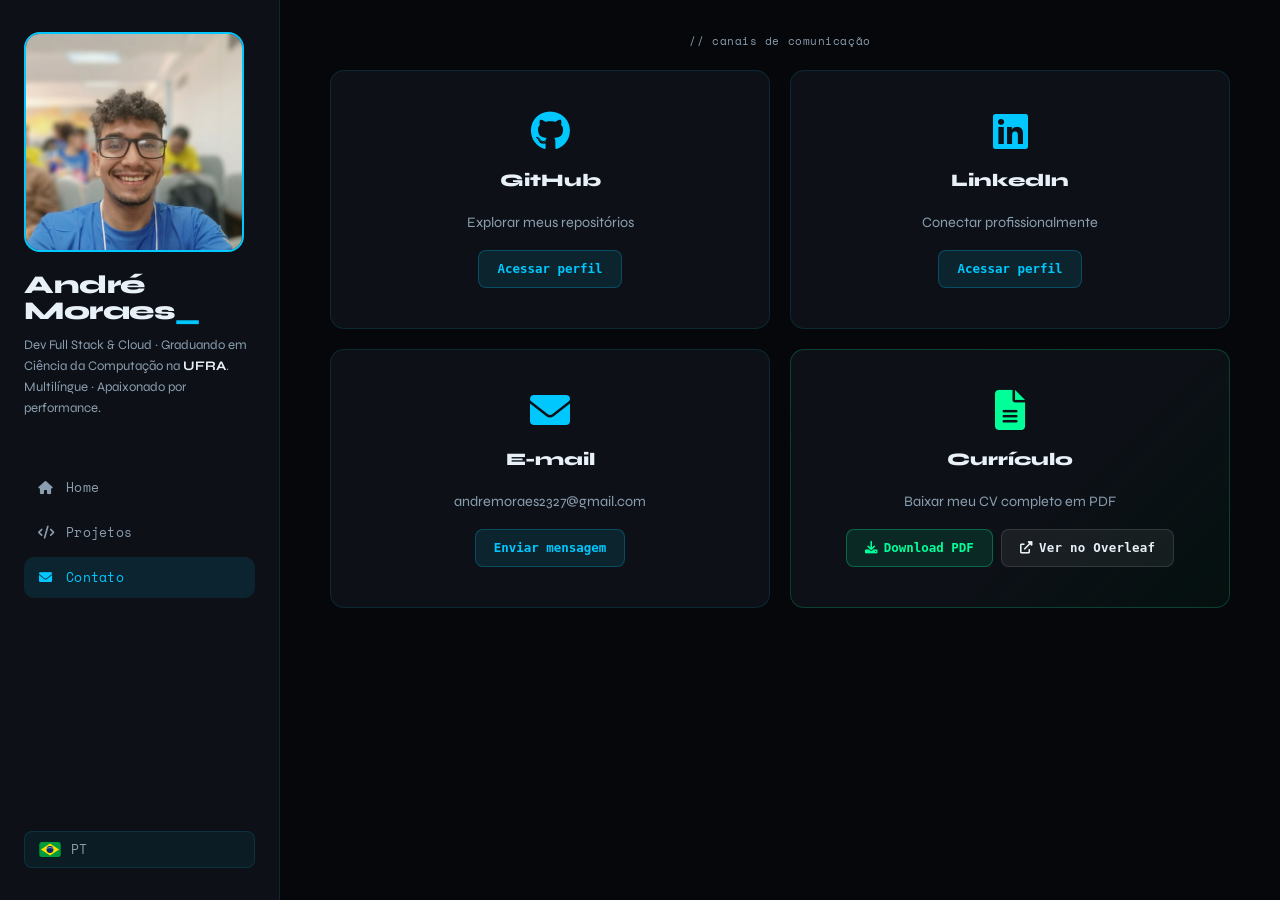
==== commit 91907741: "Bagdes" ====
--- a/contact.html
+++ b/contact.html
@@ -13,10 +13,10 @@
     <aside class="sidebar">
         <div class="profile-section">
             <div class="avatar-container">
-                <img src="/img/eu.png" alt="André" class="profile-img" onerror="this.style.display='none'">
+                <img src="img/eu.png" alt="André" class="profile-img" onerror="this.style.display='none'">
             </div>
             <h1 class="profile-name">André Moraes<span>_</span></h1>
-            <p class="profile-bio" data-i18n="hero.bio">Estudante de Ciência da Computação na <strong>UFRA</strong>.</p>
+            <p class="profile-bio" data-i18n="hero.bio">Estudante de Ciência da Computação na <strong>UFRA</strong>. Entusiasta Microsoft e apaixonado por performance.</p>
         </div>
         <nav class="side-nav">
             <a href="index.html" class="nav-item"><i class="fas fa-home"></i> <span data-i18n="nav.home">Home</span></a>
@@ -24,36 +24,56 @@
             <a href="contact.html" class="nav-item active"><i class="fas fa-envelope"></i> <span data-i18n="nav.contact">Contato</span></a>
         </nav>
         <div class="sidebar-footer">
-            <button class="lang-btn-alt" onclick="toggleLang()">
-                <span id="lang-flag">🇧🇷</span>
+            <button class="lang-btn-alt" onclick="toggleLang()" title="Trocar idioma / Switch language">
+                <span id="lang-flag"></span>
                 <span id="lang-label">PT</span>
             </button>
         </div>
     </aside>
 
     <main class="main-content">
-        <p class="section-title">// canais de comunicação</p>
+        <p class="section-title" data-i18n-auto data-original-text="// canais de comunicação">// canais de comunicação</p>
         <div class="grid-container">
 
+            <!-- GitHub -->
             <section class="card contact-card">
                 <i class="fab fa-github contact-icon"></i>
                 <h3>GitHub</h3>
-                <p>Explorar meus repositórios</p>
-                <a href="#" class="btn-demo">Acessar perfil</a>
+                <p data-i18n-auto data-original-text="Explorar meus repositórios">Explorar meus repositórios</p>
+                <a href="https://github.com/andrefmoraes" target="_blank" class="btn-demo" data-i18n-auto data-original-text="Acessar perfil">Acessar perfil</a>
             </section>
 
+            <!-- LinkedIn -->
             <section class="card contact-card">
                 <i class="fab fa-linkedin contact-icon"></i>
                 <h3>LinkedIn</h3>
-                <p>Conectar profissionalmente</p>
-                <a href="#" class="btn-demo">Acessar perfil</a>
+                <p data-i18n-auto data-original-text="Conectar profissionalmente">Conectar profissionalmente</p>
+                <a href="https://linkedin.com/in/andrefmoraes" target="_blank" class="btn-demo" data-i18n-auto data-original-text="Acessar perfil">Acessar perfil</a>
             </section>
 
+            <!-- E-mail -->
             <section class="card contact-card">
                 <i class="fas fa-envelope contact-icon"></i>
                 <h3>E-mail</h3>
                 <p>andremoraes2327@gmail.com</p>
-                <a href="mailto:andremoraes2327@gmail.com" class="btn-demo">Enviar mensagem</a>
+                <a href="mailto:andremoraes2327@gmail.com" class="btn-demo" data-i18n-auto data-original-text="Enviar mensagem">Enviar mensagem</a>
+            </section>
+
+            <!-- Currículo — card destaque -->
+            <section class="card contact-card cv-card">
+                <i class="fas fa-file-alt contact-icon cv-icon"></i>
+                <h3 data-i18n-auto data-original-text="Currículo">Currículo</h3>
+                <p data-i18n-auto data-original-text="Baixar meu CV completo em PDF">Baixar meu CV completo em PDF</p>
+                <div class="cv-buttons">
+                    <a href="cv.pdf" download="Andre_Moraes_CV.pdf" class="btn-demo btn-cv-download">
+                        <i class="fas fa-download"></i>
+                        <span data-i18n-auto data-original-text="Download PDF">Download PDF</span>
+                    </a>
+                    <a href="https://www.overleaf.com/project/695f30a019f9c8dc57c9e774" target="_blank" class="btn-link btn-gh">
+                        <i class="fas fa-external-link-alt"></i>
+                        <span data-i18n-auto data-original-text="Ver no Overleaf">Ver no Overleaf</span>
+                    </a>
+                </div>
             </section>
 
         </div>
@@ -61,4 +81,4 @@
 
     <script src="script.js" defer></script>
 </body>
-</html>+</html>
--- a/styles.css
+++ b/styles.css
@@ -115,6 +115,7 @@
 /* ===== SIDEBAR FOOTER ===== */
 .sidebar-footer { margin-top: auto; padding-top: 1.5rem; }
 
+/* ── Botão de idioma com bandeira real ── */
 .lang-btn-alt {
     background: rgba(0,200,255,0.06);
     border: 1px solid var(--border);
@@ -126,10 +127,26 @@
     cursor: pointer;
     display: flex;
     align-items: center;
-    gap: 8px;
+    gap: 10px;
     transition: 0.2s;
+    width: 100%;
 }
 .lang-btn-alt:hover { border-color: var(--blue); color: var(--blue); }
+
+#lang-flag {
+    display: flex;
+    align-items: center;
+    line-height: 1;
+    border-radius: 3px;
+    overflow: hidden;
+    flex-shrink: 0;
+}
+
+#lang-flag svg {
+    display: block;
+    border-radius: 2px;
+    box-shadow: 0 0 0 1px rgba(255,255,255,0.1);
+}
 
 /* ===== MAIN CONTENT ===== */
 .main-content {
@@ -544,6 +561,41 @@
 .filter-btn:hover { border-color: var(--blue); color: var(--blue); }
 .filter-btn.active { background: rgba(0,200,255,0.1); border-color: var(--blue); color: var(--blue); }
 
+/* ===== CV CARD ===== */
+.cv-card {
+    border-color: rgba(0,255,153,0.2);
+    background: linear-gradient(135deg, var(--card) 60%, rgba(0,255,153,0.04));
+}
+.cv-card:hover { border-color: rgba(0,255,153,0.4); }
+
+.cv-icon { color: var(--green) !important; }
+
+.cv-buttons {
+    display: flex;
+    gap: 8px;
+    flex-wrap: wrap;
+    justify-content: center;
+}
+
+.btn-cv-download {
+    background: rgba(0,255,153,0.1);
+    border: 1px solid rgba(0,255,153,0.3);
+    color: var(--green);
+}
+.btn-cv-download:hover { background: rgba(0,255,153,0.18); }
+
+/* ===== HIGHLIGHT CARD (Hackathon) ===== */
+.card-highlight {
+    border-color: rgba(255,215,0,0.25);
+    background: linear-gradient(135deg, var(--card) 60%, rgba(255,215,0,0.04));
+}
+.card-highlight:hover { border-color: rgba(255,215,0,0.45); }
+.card-highlight .main-tech {
+    background: rgba(255,215,0,0.1);
+    border-color: rgba(255,215,0,0.3);
+    color: #FFD700;
+}
+
 /* ===== FOOTER ===== */
 footer {
     text-align: center;
@@ -555,6 +607,17 @@
     margin-top: 2rem;
 }
 footer span { color: var(--blue); }
+
+/* ===== SPINNER (tradução automática) ===== */
+@keyframes spin { to { transform: rotate(360deg); } }
+.spinner {
+    width: 10px; height: 10px;
+    border: 2px solid var(--border);
+    border-top-color: var(--blue);
+    border-radius: 50%;
+    animation: spin 0.7s linear infinite;
+    display: inline-block;
+}
 
 /* ===== ANIMATIONS ===== */
 @keyframes blink {
@@ -581,4 +644,89 @@
     .card-timeline { grid-column: span 1; }
     .header-flex { align-items: flex-start; }
     .search-container { width: 100%; }
-}+}
+
+/* ===== BADGES ===== */
+.card-badges { grid-column: span 2; }
+
+.badges-scroll {
+    overflow-x: auto;
+    overflow-y: hidden;
+    padding-bottom: 10px;
+    /* barra de rolagem estilizada */
+    scrollbar-width: thin;
+    scrollbar-color: var(--blue) rgba(0,200,255,0.06);
+}
+.badges-scroll::-webkit-scrollbar { height: 4px; }
+.badges-scroll::-webkit-scrollbar-track { background: rgba(0,200,255,0.06); border-radius: 99px; }
+.badges-scroll::-webkit-scrollbar-thumb { background: var(--blue); border-radius: 99px; }
+
+.badges-track {
+    display: flex;
+    gap: 1rem;
+    width: max-content;
+    padding: 4px 2px 8px;
+}
+
+.badge-card {
+    display: flex;
+    flex-direction: column;
+    align-items: center;
+    gap: 8px;
+    text-decoration: none;
+    padding: 0; /* remove o espaço interno */
+    width: 200px;
+    height: 200px;
+    flex-shrink: 0;
+    overflow: hidden; 
+    transition: border-color 0.2s, transform 0.2s;
+}
+
+.badge-img {
+    width: 100%;
+    height: 100%;
+    object-fit: cover; /* cobre todo o card */
+    border-radius: 0; /* evita conflito com o container */
+}
+.badge-card:hover {
+    transform: translateY(-3px);
+    overflow: visible;
+    padding: 1rem; /* adiciona espaço para o texto de verificação */
+}
+
+
+
+.badge-verify {
+    font-family: var(--font-mono);
+    font-size: 0.58rem;
+    color: var(--muted);
+    display: flex;
+    align-items: center;
+    gap: 4px;
+    transition: color 0.2s;
+}
+.badge-card:hover .badge-verify { color: var(--blue); }
+
+/* ===== IDIOMAS COM BANDEIRAS (status card) ===== */
+.lang-flags {
+    display: flex;
+    align-items: center;
+    gap: 6px;
+    flex-wrap: wrap;
+}
+
+.lang-flag-item {
+    display: flex;
+    align-items: center;
+    gap: 4px;
+    font-size: 0.82rem;
+    color: var(--muted);
+}
+
+.lang-flag-item svg {
+    border-radius: 2px;
+    box-shadow: 0 0 0 1px rgba(255,255,255,0.08);
+    flex-shrink: 0;
+}
+
+.lang-flag-item strong { color: var(--text); }
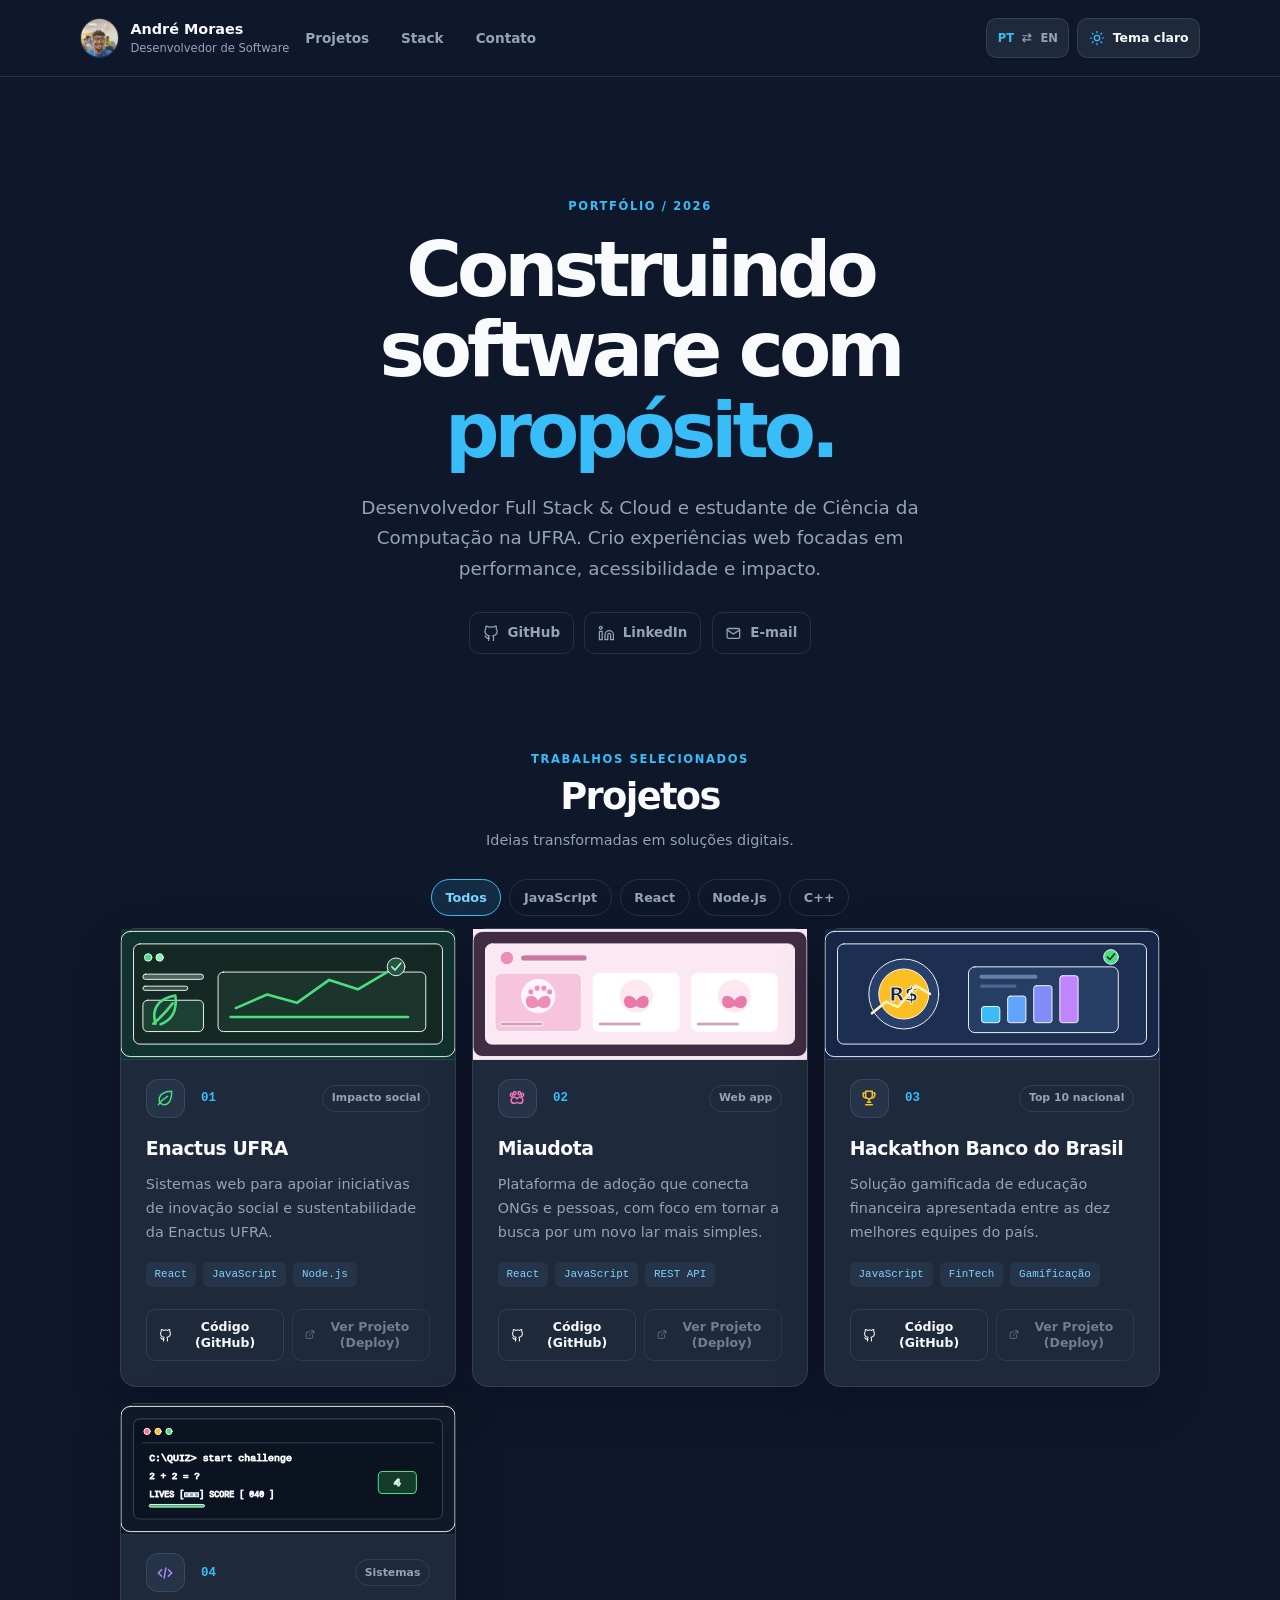
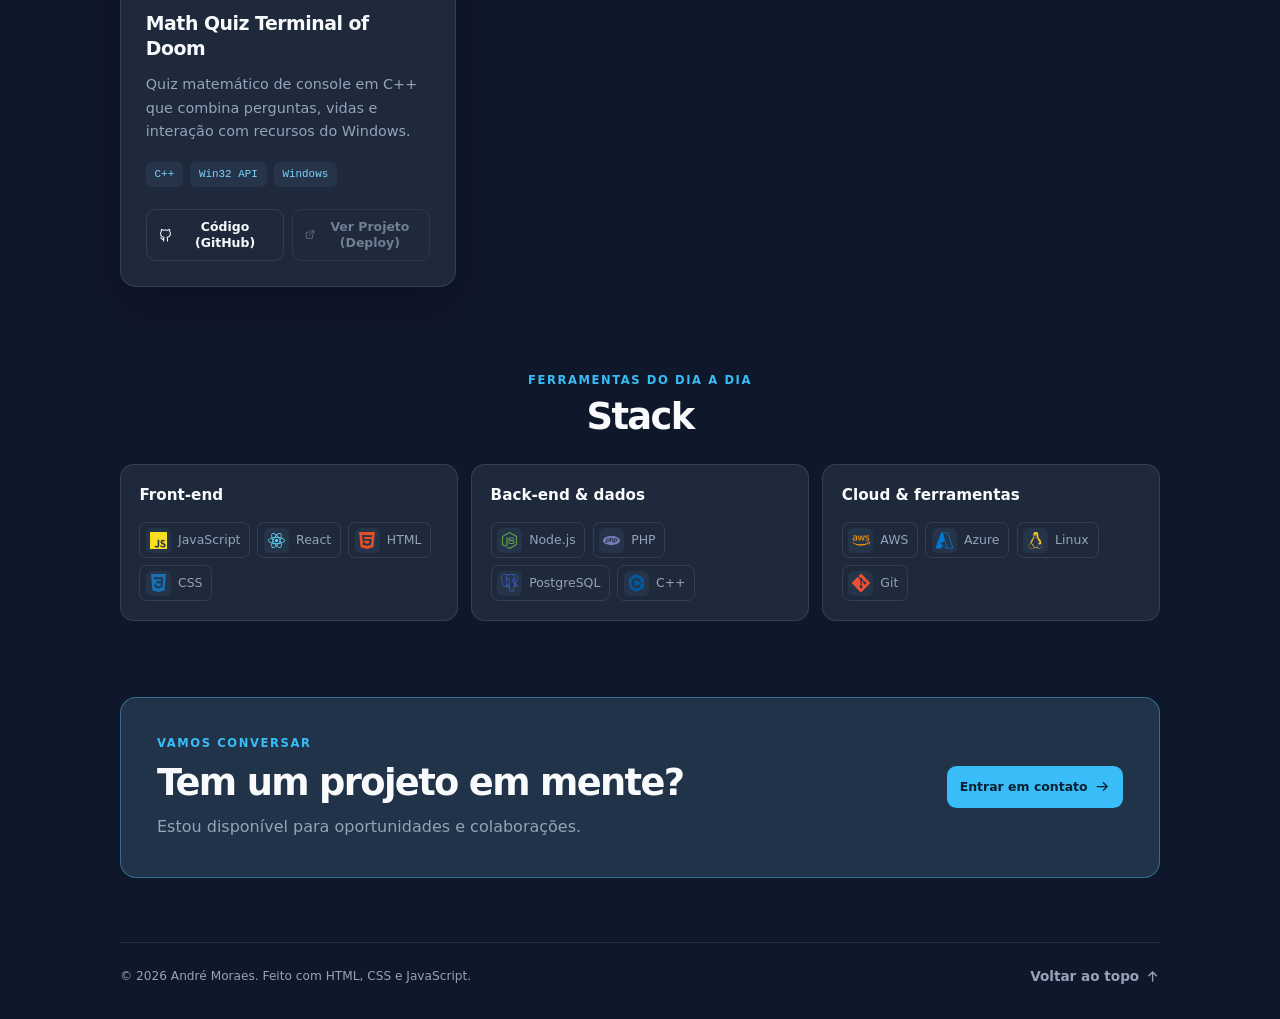
==== commit 3c52a517: "Centraliza seções e adiciona ícones da stack" ====
--- a/contact.html
+++ b/contact.html
@@ -1,84 +1,13 @@
 <!DOCTYPE html>
-<html lang="pt-br">
+<html lang="pt-BR">
 <head>
     <meta charset="UTF-8">
-    <meta name="viewport" content="width=device-width, initial-scale=1.0">
-    <title>André | Contato</title>
-    <link href="https://fonts.googleapis.com/css2?family=Space+Mono:wght@400;700&family=Syne:wght@400;600;800&display=swap" rel="stylesheet">
-    <link rel="stylesheet" href="https://cdnjs.cloudflare.com/ajax/libs/font-awesome/6.0.0/css/all.min.css">
-    <link rel="stylesheet" href="styles.css">
+    <meta name="viewport" content="width=device-width, initial-scale=1">
+    <meta http-equiv="refresh" content="0; url=index.html#contato">
+    <title>Contato — André Moraes</title>
 </head>
-<body class="dashboard-layout">
-
-    <aside class="sidebar">
-        <div class="profile-section">
-            <div class="avatar-container">
-                <img src="img/eu.png" alt="André" class="profile-img" onerror="this.style.display='none'">
-            </div>
-            <h1 class="profile-name">André Moraes<span>_</span></h1>
-            <p class="profile-bio" data-i18n="hero.bio">Estudante de Ciência da Computação na <strong>UFRA</strong>. Entusiasta Microsoft e apaixonado por performance.</p>
-        </div>
-        <nav class="side-nav">
-            <a href="index.html" class="nav-item"><i class="fas fa-home"></i> <span data-i18n="nav.home">Home</span></a>
-            <a href="projects.html" class="nav-item"><i class="fas fa-code"></i> <span data-i18n="nav.projects">Projetos</span></a>
-            <a href="contact.html" class="nav-item active"><i class="fas fa-envelope"></i> <span data-i18n="nav.contact">Contato</span></a>
-        </nav>
-        <div class="sidebar-footer">
-            <button class="lang-btn-alt" onclick="toggleLang()" title="Trocar idioma / Switch language">
-                <span id="lang-flag"></span>
-                <span id="lang-label">PT</span>
-            </button>
-        </div>
-    </aside>
-
-    <main class="main-content">
-        <p class="section-title" data-i18n-auto data-original-text="// canais de comunicação">// canais de comunicação</p>
-        <div class="grid-container">
-
-            <!-- GitHub -->
-            <section class="card contact-card">
-                <i class="fab fa-github contact-icon"></i>
-                <h3>GitHub</h3>
-                <p data-i18n-auto data-original-text="Explorar meus repositórios">Explorar meus repositórios</p>
-                <a href="https://github.com/andrefmoraes" target="_blank" class="btn-demo" data-i18n-auto data-original-text="Acessar perfil">Acessar perfil</a>
-            </section>
-
-            <!-- LinkedIn -->
-            <section class="card contact-card">
-                <i class="fab fa-linkedin contact-icon"></i>
-                <h3>LinkedIn</h3>
-                <p data-i18n-auto data-original-text="Conectar profissionalmente">Conectar profissionalmente</p>
-                <a href="https://linkedin.com/in/andrefmoraes" target="_blank" class="btn-demo" data-i18n-auto data-original-text="Acessar perfil">Acessar perfil</a>
-            </section>
-
-            <!-- E-mail -->
-            <section class="card contact-card">
-                <i class="fas fa-envelope contact-icon"></i>
-                <h3>E-mail</h3>
-                <p>andremoraes2327@gmail.com</p>
-                <a href="mailto:andremoraes2327@gmail.com" class="btn-demo" data-i18n-auto data-original-text="Enviar mensagem">Enviar mensagem</a>
-            </section>
-
-            <!-- Currículo — card destaque -->
-            <section class="card contact-card cv-card">
-                <i class="fas fa-file-alt contact-icon cv-icon"></i>
-                <h3 data-i18n-auto data-original-text="Currículo">Currículo</h3>
-                <p data-i18n-auto data-original-text="Baixar meu CV completo em PDF">Baixar meu CV completo em PDF</p>
-                <div class="cv-buttons">
-                    <a href="cv.pdf" download="Andre_Moraes_CV.pdf" class="btn-demo btn-cv-download">
-                        <i class="fas fa-download"></i>
-                        <span data-i18n-auto data-original-text="Download PDF">Download PDF</span>
-                    </a>
-                    <a href="https://www.overleaf.com/project/695f30a019f9c8dc57c9e774" target="_blank" class="btn-link btn-gh">
-                        <i class="fas fa-external-link-alt"></i>
-                        <span data-i18n-auto data-original-text="Ver no Overleaf">Ver no Overleaf</span>
-                    </a>
-                </div>
-            </section>
-
-        </div>
-    </main>
-
-    <script src="script.js" defer></script>
+<body>
+    <p>Redirecionando para <a href="index.html#contato">Contato</a>...</p>
+    <script>window.location.replace('index.html#contato');</script>
 </body>
 </html>
